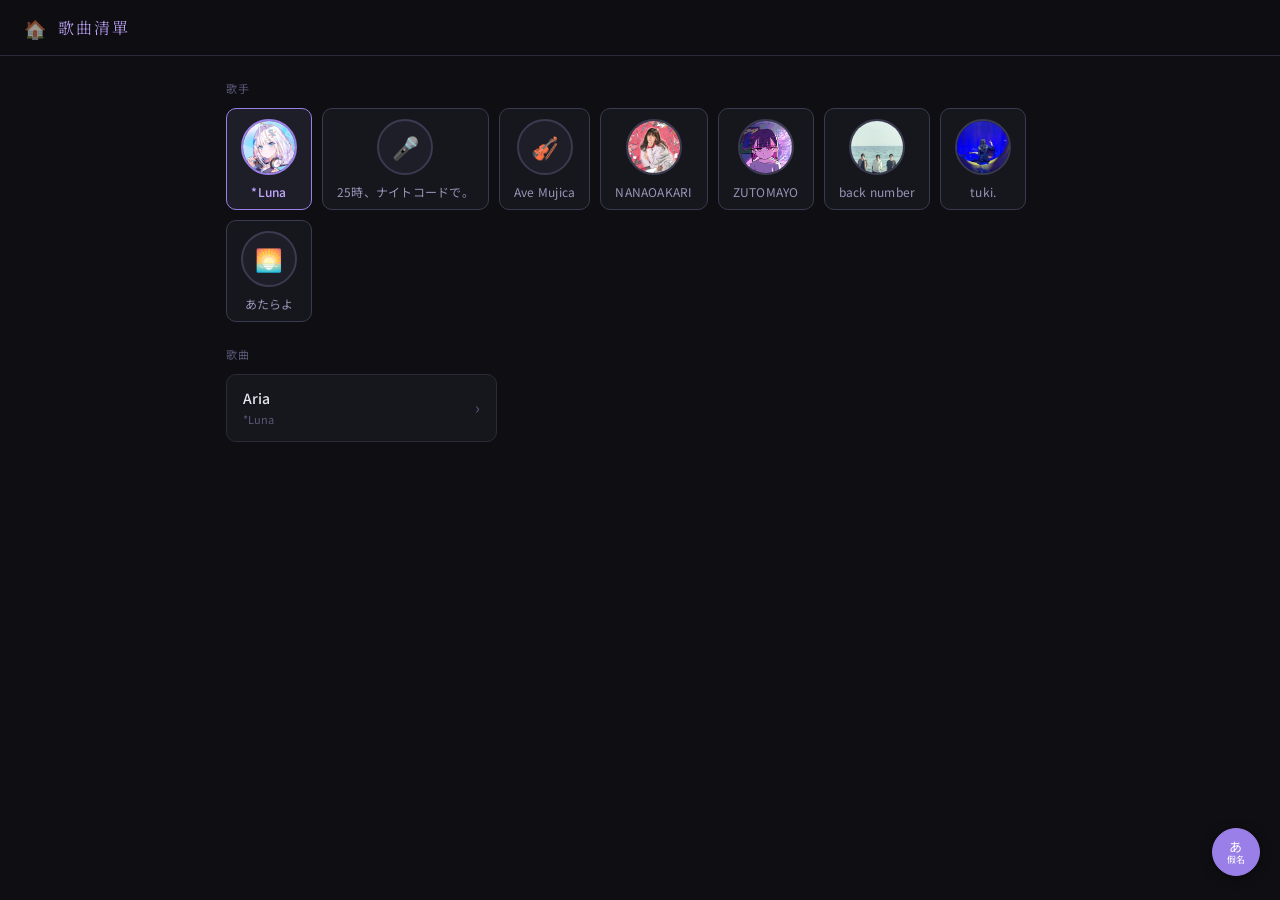
==== index.html @ e11e49a6 "Update index.html" ====
<!DOCTYPE html>
<html lang="zh-TW">
<head>
<meta charset="UTF-8">
<meta name="viewport" content="width=device-width, initial-scale=1.0">
<title>Lyrmeng 日文歌曲學習網</title>
<link rel="stylesheet" href="shared.css">
<style>
/* ── 歌詞本專用變數（覆蓋或補充 shared.css）── */
:root{
  --verse-bg:    #13131a;
  --chorus-bg:   #1a1428;
  --bridge-bg:   #0f1a20;
  --outro-bg:    #1a0f1a;
  --rt-color:    #6b6488;
  --section-color:#4a4468;
  --font-jp:     'Noto Serif JP', serif;
  --font-ui:     'Noto Sans JP', sans-serif;
  --radius:      10px;
  --radius-sm:   6px;
  --transition:  0.18s ease;
}

*{ box-sizing:border-box; margin:0; padding:0; }
html{ scroll-behavior:smooth; }

body{
  font-family: var(--font-ui);
  background: var(--bg);
  color: var(--text);
  min-height: 100vh;
  line-height: 1.6;
}

/* ── 頂部標題列 ── */
.topbar{
  position: sticky;
  top: 0;
  z-index: 100;
  background: rgba(15,15,19,0.92);
  backdrop-filter: blur(12px);
  border-bottom: 1px solid var(--border);
  padding: 0 1.5rem;
  height: 56px;
  display: flex;
  align-items: center;
  justify-content: space-between;
  gap: 1rem;
}
.topbar-title{
  font-family: var(--font-jp);
  font-size: 16px;
  font-weight: 300;
  letter-spacing: 0.12em;
  color: var(--accent2);
  white-space: nowrap;
}
.toggle-wrap{
  display: flex;
  align-items: center;
  gap: 8px;
  font-size: 12px;
  color: var(--text2);
  flex-shrink: 0;
}
.toggle{
  position: relative;
  width: 40px;
  height: 22px;
  cursor: pointer;
  flex-shrink: 0;
}
.toggle input{ opacity:0; width:0; height:0; position:absolute; }
.slider{
  position: absolute;
  inset: 0;
  background: var(--border2);
  border-radius: 22px;
  transition: var(--transition);
}
.slider:before{
  content:"";
  position: absolute;
  height: 16px; width: 16px;
  left: 3px; bottom: 3px;
  background: var(--text2);
  border-radius: 50%;
  transition: var(--transition);
}
input:checked + .slider{ background: var(--accent); }
input:checked + .slider:before{
  transform: translateX(18px);
  background: #fff;
}

/* ── 主容器 ── */
.app{ max-width: 860px; margin: 0 auto; padding: 1.5rem 1rem 4rem; }

/* ── 歌手分頁列 ── */
.artist-section{ margin-bottom: 1.5rem; }
.artist-section-label{
  font-size: 11px;
  letter-spacing: 0.12em;
  color: var(--text3);
  text-transform: uppercase;
  margin-bottom: 10px;
}
.tabs{
  display: flex;
  gap: 10px;
  flex-wrap: wrap;
}
.tab{
  display: flex;
  flex-direction: column;
  align-items: center;
  gap: 7px;
  padding: 10px 14px 8px;
  border: 1px solid var(--border2);
  border-radius: var(--radius);
  font-size: 12px;
  font-family: var(--font-ui);
  cursor: pointer;
  background: var(--bg2);
  color: var(--text2);
  transition: var(--transition);
  letter-spacing: 0.02em;
  min-width: 80px;
  text-align: center;
}
.tab:hover{ border-color: var(--accent); color: var(--accent2); background: var(--bg3); }
.tab.active{
  background: var(--bg3);
  color: var(--accent2);
  border-color: var(--accent);
  font-weight: 500;
}
.tab-img{
  width: 56px;
  height: 56px;
  border-radius: 50%;
  object-fit: cover;
  border: 2px solid var(--border2);
  transition: var(--transition);
  display: block;
}
.tab.active .tab-img,
.tab:hover .tab-img{ border-color: var(--accent); }
.tab-img-placeholder{
  width: 56px;
  height: 56px;
  border-radius: 50%;
  background: var(--bg3);
  border: 2px solid var(--border2);
  display: flex;
  align-items: center;
  justify-content: center;
  font-size: 22px;
}

/* ── YouTube 播放器 ── */
.yt-wrap{
  margin-bottom: 1.5rem;
  border: 1px solid var(--border);
  border-radius: var(--radius);
  overflow: hidden;
  background: var(--bg2);
}
.yt-toggle{
  display: flex;
  align-items: center;
  justify-content: space-between;
  padding: 10px 16px;
  cursor: pointer;
  font-size: 13px;
  color: var(--text2);
  user-select: none;
  transition: var(--transition);
}
.yt-toggle:hover{ color: var(--accent2); }
.yt-toggle-left{ display: flex; align-items: center; gap: 8px; }
.yt-icon{ font-size: 18px; }
.yt-arrow{ font-size: 12px; transition: transform 0.2s; }
.yt-arrow.open{ transform: rotate(180deg); }
.yt-player{
  display: none;
}
.yt-player.show{ display: block; }
.yt-player iframe{
  width: 100%;
  height: 315px;
  border: none;
  display: block;
}

/* ── 歌曲列表 ── */
.songs-section-label{
  font-size: 11px;
  letter-spacing: 0.12em;
  color: var(--text3);
  text-transform: uppercase;
  margin-bottom: 10px;
}
.songs{
  display: grid;
  grid-template-columns: repeat(auto-fill, minmax(220px, 1fr));
  gap: 8px;
}
.song{
  padding: 12px 16px;
  border: 1px solid var(--border);
  border-radius: var(--radius);
  cursor: pointer;
  background: var(--bg2);
  transition: var(--transition);
  display: flex;
  justify-content: space-between;
  align-items: center;
  gap: 8px;
}
.song:hover{
  border-color: var(--accent);
  background: var(--bg3);
  transform: translateY(-1px);
}
.song-title{ font-size: 14px; font-weight: 500; color: var(--text); }
.song-artist{ font-size: 11px; color: var(--text3); margin-top: 2px; }
.song-arrow{ color: var(--text3); font-size: 16px; flex-shrink: 0; }

/* ── 歌詞頁面 ── */
.lyric-view{ display: none; }
.lyric-view.show{ display: block; }

.back-btn{
  display: inline-flex;
  align-items: center;
  gap: 6px;
  background: none;
  border: 1px solid var(--border2);
  border-radius: var(--radius-sm);
  color: var(--text2);
  font-size: 13px;
  cursor: pointer;
  padding: 7px 14px;
  margin-bottom: 1.5rem;
  transition: var(--transition);
  font-family: var(--font-ui);
}
.back-btn:hover{ border-color: var(--accent); color: var(--accent2); }

.lyric-header{
  margin-bottom: 2rem;
  padding-bottom: 1.2rem;
  border-bottom: 1px solid var(--border);
}
.lyric-title{
  font-family: var(--font-jp);
  font-size: 24px;
  font-weight: 300;
  color: var(--text);
  letter-spacing: 0.05em;
}
.lyric-artist{
  font-size: 13px;
  color: var(--text3);
  margin-top: 6px;
  letter-spacing: 0.05em;
}

/* ── 歌詞區塊 ── */
.lyric-lines{ display: flex; flex-direction: column; gap: 0; }

/* 段落容器 */
.section-block{ margin-bottom: 6px; border-radius: var(--radius); overflow: hidden; }

/* 段落標題列 */
.section-header{
  display: flex;
  align-items: center;
  gap: 10px;
  padding: 6px 14px;
  font-size: 10px;
  letter-spacing: 0.15em;
  text-transform: uppercase;
  color: var(--section-color);
  border-bottom: 1px solid transparent;
}
.section-header .line{ flex: 1; height: 1px; background: var(--border); }

/* 段落類型底色 */
.section-block.verse   { background: var(--verse-bg);  border: 1px solid var(--border); }
.section-block.chorus  { background: var(--chorus-bg); border: 1px solid #2d2048; }
.section-block.bridge  { background: var(--bridge-bg); border: 1px solid #1a3040; }
.section-block.outro   { background: var(--outro-bg);  border: 1px solid #2d1a2d; }
.section-block.intro   { background: var(--verse-bg);  border: 1px solid var(--border); }

/* 副歌標題特殊顏色 */
.section-block.chorus .section-header{ color: #7b5cb8; }
.section-block.bridge .section-header{ color: #4a7888; }
.section-block.outro  .section-header{ color: #885888; }

/* 歌詞行 */
.lb{
  padding: 6px 16px;
  display: flex;
  flex-wrap: wrap;
  align-items: flex-end;
}
.lb:last-child{ padding-bottom: 14px; }
.lb:first-of-type{ padding-top: 10px; }

/* 日文字體與尺寸 */
.jp{
  font-family: var(--font-jp);
  font-size: 18px;
  line-height: 3;
  display: flex;
  flex-wrap: wrap;
  align-items: flex-end;
  color: var(--text);
}
ruby{ ruby-align: center; }
rt{
  font-size: 10px;
  color: var(--rt-color);
  line-height: 1.3;
  font-family: var(--font-ui);
  transition: opacity 0.15s, font-size 0.15s;
}
#lv-lines.hide-rt rt{ opacity: 0; font-size: 0; line-height: 0; }
#lv-lines.hide-rt .jp{ line-height: 1.8; }

/* ── 空白歌詞本提示 ── */
.empty{
  text-align: center;
  padding: 3rem 1rem;
  color: var(--text3);
  font-size: 14px;
}

/* ── 捲動條 ── */
::-webkit-scrollbar{ width: 6px; }
::-webkit-scrollbar-track{ background: var(--bg); }
::-webkit-scrollbar-thumb{ background: var(--border2); border-radius: 3px; }
::-webkit-scrollbar-thumb:hover{ background: var(--accent); }

/* ── YouTube 置頂（滑動時固定在頂部）── */
.yt-sticky{
  position: sticky;
  top: 56px; /* topbar 高度 */
  z-index: 90;
  background: var(--bg);
  padding: 8px 0 4px;
  margin-bottom: 0;
}

/* ── 懸浮按鈕群（右下角）── */
.fab-group{
  position: fixed;
  right: 20px;
  bottom: 24px;
  z-index: 200;
  display: flex;
  flex-direction: column;
  gap: 10px;
  align-items: center;
}
.fab{
  width: 44px;
  height: 44px;
  border-radius: 50%;
  border: none;
  cursor: pointer;
  display: flex;
  align-items: center;
  justify-content: center;
  font-size: 16px;
  transition: var(--transition);
  box-shadow: 0 2px 12px rgba(0,0,0,0.4);
}
.fab-top{
  background: var(--bg2);
  color: var(--text2);
  border: 1px solid var(--border2);
  opacity: 0;
  pointer-events: none;
  transform: translateY(8px);
  transition: opacity 0.2s, transform 0.2s;
}
.fab-top.show{
  opacity: 1;
  pointer-events: auto;
  transform: translateY(0);
}
.fab-top:hover{ border-color: var(--accent); color: var(--accent2); }

/* 假名開關 FAB */
.fab-rt{
  background: var(--bg2);
  color: var(--text2);
  border: 1px solid var(--border2);
  font-size: 11px;
  font-family: var(--font-ui);
  letter-spacing: 0.02em;
  flex-direction: column;
  gap: 2px;
  width: 48px;
  height: 48px;
}
.fab-rt:hover{ border-color: var(--accent); color: var(--accent2); }
.fab-rt.rt-on{
  background: var(--accent);
  color: #fff;
  border-color: var(--accent);
}
.fab-rt-label{ font-size: 9px; line-height: 1; }
.fab-rt-icon{ font-size: 13px; line-height: 1; }

/* ── 手機響應 ── */
@media(max-width:600px){
  .topbar{ padding: 0 1rem; }
  .app{ padding: 1rem 0.75rem 3rem; }
  .songs{ grid-template-columns: 1fr; }
  .jp{ font-size: 17px; }
  .lyric-title{ font-size: 20px; }
  .fab-group{ right: 14px; bottom: 16px; }
}
</style>
</head>
<body>

<!-- 頂部列 -->
<div class="topbar">
  <div class="topbar-left">
    <a class="topbar-home" href="home.html" title="首頁">🏠</a>
    <div class="topbar-title">歌曲清單</div>
  </div>
</div>

<!-- 主內容 -->
<div class="app">

  <!-- 列表頁 -->
  <div id="list-view">
    <div class="artist-section">
      <div class="artist-section-label">歌手</div>
      <div class="tabs" id="tabs"></div>
    </div>
    <div>
      <div class="songs-section-label">歌曲</div>
      <div class="songs" id="songs"></div>
    </div>
  </div>

  <!-- 歌詞頁 -->
  <div class="lyric-view" id="lyric-view">
    <button class="back-btn" onclick="showList()">← 返回列表</button>
    <div class="lyric-header">
      <div class="lyric-title" id="lv-title"></div>
      <div class="lyric-artist" id="lv-artist"></div>
    </div>
    <!-- YouTube 播放器（滑動時置頂）-->
    <div class="yt-sticky" id="lv-yt" style="display:none">
      <div class="yt-wrap">
        <div class="yt-toggle" onclick="toggleYt(this)">
          <div class="yt-toggle-left">
            <span class="yt-icon">▶</span>
            <span>播放 MV／Official Audio</span>
          </div>
          <span class="yt-arrow">▼</span>
        </div>
        <div class="yt-player"></div>
      </div>
    </div>
    <div class="lyric-lines" id="lv-lines"></div>
  </div>

</div>

<!-- 懸浮按鈕群（右下角） -->
<div class="fab-group" id="fab-group">
  <!-- 回頂端（滾動後才顯示） -->
  <button class="fab fab-top" id="fab-top" onclick="window.scrollTo({top:0,behavior:'smooth'})"
    title="回到頂端">↑</button>
  <!-- 假名開關 -->
  <button class="fab fab-rt rt-on" id="fab-rt" onclick="toggleRtFab()" title="顯示／隱藏假名">
    <span class="fab-rt-icon">あ</span>
    <span class="fab-rt-label">假名</span>
  </button>
</div>

<!-- 隱藏的 rt-toggle（保持 JS 相容） -->
<input type="checkbox" id="rt-toggle" checked style="display:none">

<!-- ══════════════════════════════════════════
     核心引擎（請勿修改）
     ══════════════════════════════════════════ -->
<script>
// ── 工具函式 ──
function r(b,f){ return f ? `<ruby>${b}<rt>${f}</rt></ruby>` : `<span>${b}</span>`; }

// L() - 一行歌詞（無段落，直接加入當前 section）
function L(p){
  const jp = p.map(x => Array.isArray(x) ? r(x[0],x[1]) : r(x,'')).join('');
  return `<div class="lb"><div class="jp">${jp}</div></div>`;
}

// S() - 段落分隔標記
// 格式：S('verse')、S('chorus')、S('bridge')、S('outro')、S('intro')
// 或帶標籤：S('chorus|サビ')、S('bridge|ブリッジ')、S('—') 表示無標題分隔
function S(raw){
  raw = raw.trim();
  if(raw === '—' || raw === ''){
    return `<!--SECTION:verse:-->`;
  }
  // 格式：'type|label' 或 'type' 或 '— label —' 舊格式
  if(raw.includes('|')){
    const [type, label] = raw.split('|').map(s=>s.trim());
    return `<!--SECTION:${type}:${label}-->`;
  }
  // 舊格式相容：— サビ — 等
  const label = raw.replace(/^—\s*/, '').replace(/\s*—$/, '').trim();
  let type = 'verse';
  const lc = label.toLowerCase();
  if(lc.includes('サビ') || lc.includes('chorus')) type = 'chorus';
  else if(lc.includes('ブリッジ') || lc.includes('bridge')) type = 'bridge';
  else if(lc.includes('アウトロ') || lc.includes('outro') || lc.includes('ラスト')) type = 'outro';
  else if(lc.includes('イントロ') || lc.includes('intro')) type = 'intro';
  return `<!--SECTION:${type}:${label}-->`;
}

// ── 歌曲資料庫 ──
let DB = {};
let curArtist = null;
let showRt = true;

function addSong(artist, song){
  if(!DB[artist]) DB[artist] = [];
  DB[artist].push(song);
}

// ── 假名開關（FAB 版本）──
function syncRt(val){
  showRt = val;
  document.getElementById('lv-lines').classList.toggle('hide-rt', !val);
  const fab = document.getElementById('fab-rt');
  if(fab) fab.classList.toggle('rt-on', val);
}
function toggleRtFab(){
  showRt = !showRt;
  syncRt(showRt);
}
document.getElementById('rt-toggle').addEventListener('change', e => syncRt(e.target.checked));

// ── 回頂端按鈕：滾動超過 300px 才顯示 ──
window.addEventListener('scroll', () => {
  const fabTop = document.getElementById('fab-top');
  if(fabTop) fabTop.classList.toggle('show', window.scrollY > 300);
}, { passive: true });

// ── 歌手圖片對照表 ──
// 格式：'歌手名稱': 'uploads/圖片檔名'
// 若沒有圖片則顯示預設 emoji
const ARTIST_IMG = {
  'Aimer':        'uploads/aimer.jpeg',
  'Ave Mujica':   'uploads/ave_mujica.webp',
  'tuki.':        'uploads/tuki.webp',
  'back number':  'uploads/back_number.webp',
  'Riria':        'uploads/riria.jpg',
  '*Luna':        'uploads/luna.webp',
  'NANAOAKARI':   'uploads/nanaoakari.jpg',
  'ZUTOMAYO':     'uploads/zutomayo.png',
  'あたらよ':     'uploads/atarayo.webp',
  '9LANA':     'uploads/atarayo.webp',
};
const ARTIST_EMOJI = {
  'Aimer':'🎵','Ave Mujica':'🎻','tuki.':'🌙','back number':'🎸',
  'Riria':'🌸','*Luna':'🌕','NANAOAKARI':'⭐','ZUTOMAYO':'🌀','あたらよ':'🌅',
};

// ── 渲染列表 ──
function renderTabs(){
  const artists = Object.keys(DB).sort();
  document.getElementById('tabs').innerHTML = artists.map(a => {
    const imgSrc = ARTIST_IMG[a];
    const emoji  = ARTIST_EMOJI[a] || '🎤';
    const imgHTML = imgSrc
      ? `<img class="tab-img" src="${imgSrc}" alt="${a}"
             onerror="this.style.display='none';this.nextElementSibling.style.display='flex'">`
        + `<div class="tab-img-placeholder" style="display:none">${emoji}</div>`
      : `<div class="tab-img-placeholder">${emoji}</div>`;
    return `<div class="tab${a===curArtist?' active':''}" onclick="pickArtist('${CSS.escape(a)}')">
      ${imgHTML}
      <span>${a}</span>
    </div>`;
  }).join('');
}
function pickArtist(a){
  curArtist = a;
  renderTabs();
  renderSongs();
}
function renderSongs(){
  const songs = (DB[curArtist]||[]).slice().sort((a,b)=>a.sort.localeCompare(b.sort,'ja'));
  const el = document.getElementById('songs');
  if(!songs.length){ el.innerHTML = '<div class="empty">此歌手暫無歌曲</div>'; return; }
  el.innerHTML = songs.map(s =>
    `<div class="song" onclick="showLyric('${s.id}')">
      <div>
        <div class="song-title">${s.title}</div>
        <div class="song-artist">${curArtist}</div>
      </div>
      <div class="song-arrow">›</div>
    </div>`
  ).join('');
}

// ── YouTube 工具函式 ──
function extractYtId(url){
  if(!url) return null;
  url = url.trim();
  // youtu.be/XXXXXXXXXXX 格式（含 ?si= 等參數也能正確擷取）
  const m1 = url.match(/youtu\.be\/([A-Za-z0-9_\-]{11})/);
  if(m1) return m1[1];
  // youtube.com/watch?v=XXXXXXXXXXX
  const m2 = url.match(/[?&]v=([A-Za-z0-9_\-]{11})/);
  if(m2) return m2[1];
  // youtube.com/embed/XXXXXXXXXXX
  const m3 = url.match(/\/embed\/([A-Za-z0-9_\-]{11})/);
  if(m3) return m3[1];
  // youtube.com/shorts/XXXXXXXXXXX
  const m4 = url.match(/\/shorts\/([A-Za-z0-9_\-]{11})/);
  if(m4) return m4[1];
  return null;
}
function toggleYt(btn){
  const player = btn.closest('.yt-wrap').querySelector('.yt-player');
  const arrow  = btn.querySelector('.yt-arrow');
  const isOpen = player.classList.toggle('show');
  arrow.classList.toggle('open', isOpen);
  if(isOpen && !player.querySelector('iframe')){
    const vid = player.dataset.vid;
    player.innerHTML =
      `<iframe width="100%" height="315"
        src="https://www.youtube.com/embed/${vid}?rel=0&modestbranding=1"
        title="YouTube video player"
        frameborder="0"
        allow="accelerometer; autoplay; clipboard-write; encrypted-media; gyroscope; picture-in-picture"
        allowfullscreen></iframe>`;
  }
}

// ── 顯示歌詞 ──
function buildLyricHTML(rawLines){
  // rawLines 是 L() 和 <!--SECTION:...--> 混合的字串陣列 join 後的結果
  const html = rawLines;

  // 解析 SECTION 標記，將歌詞包進對應的 section-block div
  const sectionRe = /<!--SECTION:([^:]*):([^-]*)-->/g;
  const parts = html.split(/(<!--SECTION:[^:]*:[^-]*-->)/);

  let result = '';
  let currentType = 'verse';
  let currentLabel = '';
  let currentContent = '';
  let inSection = false;

  function flushSection(){
    if(!inSection && !currentContent.trim()) return;
    const labelHTML = currentLabel
      ? `<div class="line"></div><span>${currentLabel}</span><div class="line"></div>`
      : `<div class="line"></div>`;
    result += `<div class="section-block ${currentType}">
  <div class="section-header">${labelHTML}</div>
  ${currentContent}
</div>`;
    currentContent = '';
  }

  for(const part of parts){
    const m = part.match(/<!--SECTION:([^:]*):(.*)-->/);
    if(m){
      flushSection();
      inSection = true;
      currentType = m[1].trim() || 'verse';
      currentLabel = m[2].trim();
    } else {
      currentContent += part;
    }
  }
  flushSection();
  return result;
}

function showLyric(id){
  const song = Object.values(DB).flat().find(s => s.id === id);
  if(!song) return;
  document.getElementById('lv-title').textContent = song.title;
  document.getElementById('lv-artist').textContent = curArtist;

  // ── YouTube 播放器 ──
  const ytSticky = document.getElementById('lv-yt');
  const ytVid    = extractYtId(song.yt || '');
  if(ytVid){
    ytSticky.style.display = 'block';
    const player = ytSticky.querySelector('.yt-player');
    player.dataset.vid = ytVid;
    player.classList.remove('show');
    player.innerHTML = '';
    ytSticky.querySelector('.yt-arrow').classList.remove('open');
  } else {
    ytSticky.style.display = 'none';
  }

  // ── 歌詞 ──
  const el = document.getElementById('lv-lines');
  const raw = song.lines().join('');
  el.innerHTML = buildLyricHTML(raw);
  el.classList.toggle('hide-rt', !showRt);

  document.getElementById('list-view').style.display = 'none';
  document.getElementById('lyric-view').classList.add('show');
  window.scrollTo(0, 0);
}
function showList(){
  document.getElementById('list-view').style.display = 'block';
  document.getElementById('lyric-view').classList.remove('show');
  window.scrollTo(0, 0);
}

// ── 初始化（所有 songs/*.js 載入後執行）──
function init(){
  const artists = Object.keys(DB).sort();
  if(artists.length){ curArtist = artists[0]; renderTabs(); renderSongs(); }
  else document.getElementById('songs').innerHTML = '<div class="empty">尚未載入任何歌曲</div>';
}
</script>

<!-- ════════════════════════════════════════
     動態載入 songs/manifest.json
     ════════════════════════════════════════ -->
<script>
async function loadSongs(){
  try{
    const res =
      await fetch('songs/manifest.json');
    if(!res.ok){
      throw new Error(
        `manifest 載入失敗 (${res.status})`
      );
    }
	
    const manifest =
      await res.json();
	  
	const files =
	  manifest.files || [];
	  
    if(!files.length){
      console.warn(
        'manifest 無歌曲資料'
      );
      init();
      return;
    }
	
    await Promise.all(
      files.map(src=>{
        return new Promise(
          (resolve,reject)=>{
            const s =
              document.createElement(
                'script'
              );
            s.src = src;
            s.onload = resolve;
            s.onerror = ()=>{
              console.error(
                '歌曲載入失敗:',
                src
              );
              resolve();
            };
            document.body
              .appendChild(s);
          }
        );
      })
    );
    init();
  }
  
  catch(err){

    console.error(
      '載入歌曲失敗:',
      err
    );
    document
      .getElementById('songs')
      .innerHTML =
      `<div class="empty">
        歌曲資料載入失敗
      </div>`;
  }
}
loadSongs();
</script>

</body>
</html>
---- shared.css ----
/* ═══════════════════════════════════════
   shared.css — 所有頁面共用的變數與基礎樣式
   home.html / index.html / tools/lyrics_transfer.html
   ═══════════════════════════════════════ */

@import url('https://fonts.googleapis.com/css2?family=Noto+Serif+JP:wght@300;400;500&family=Noto+Sans+JP:wght@300;400;500&display=swap');

/* ── 全域設計 Token ── */
:root{
  /* 背景層次 */
  --bg:          #0f0f13;
  --bg2:         #16161d;
  --bg3:         #1e1e28;

  /* 框線 */
  --border:      #2a2a38;
  --border2:     #3a3a50;

  /* 文字層次 */
  --text:        #e8e6f0;
  --text2:       #9994b8;
  --text3:       #5a5878;

  /* 主色調 */
  --accent:      #9b7fe8;
  --accent2:     #c4a8ff;

  /* 字型 */
  --font-jp:     'Noto Serif JP', serif;
  --font-ui:     'Noto Sans JP', sans-serif;

  /* 圓角 */
  --radius:      10px;
  --radius-sm:   6px;

  /* 過渡 */
  --transition:  0.18s ease;
}

/* ── Reset ── */
*, *::before, *::after{ box-sizing: border-box; margin: 0; padding: 0; }
html{ scroll-behavior: smooth; }

body{
  font-family: var(--font-ui);
  background: var(--bg);
  color: var(--text);
  min-height: 100vh;
  line-height: 1.6;
  -webkit-font-smoothing: antialiased;
}

/* ── 捲動條 ── */
::-webkit-scrollbar{ width: 5px; }
::-webkit-scrollbar-track{ background: var(--bg); }
::-webkit-scrollbar-thumb{ background: var(--border2); border-radius: 3px; }
::-webkit-scrollbar-thumb:hover{ background: var(--accent); }

/* ── 共用 Toggle 開關 ── */
.toggle-wrap{
  display: flex;
  align-items: center;
  gap: 8px;
  font-size: 12px;
  color: var(--text2);
  flex-shrink: 0;
}
.toggle{
  position: relative;
  width: 40px;
  height: 22px;
  cursor: pointer;
  flex-shrink: 0;
}
.toggle input{ opacity:0; width:0; height:0; position:absolute; }
.slider{
  position: absolute;
  inset: 0;
  background: var(--border2);
  border-radius: 22px;
  transition: var(--transition);
}
.slider:before{
  content: "";
  position: absolute;
  height: 16px; width: 16px;
  left: 3px; bottom: 3px;
  background: var(--text2);
  border-radius: 50%;
  transition: var(--transition);
}
input:checked + .slider{ background: var(--accent); }
input:checked + .slider:before{
  transform: translateX(18px);
  background: #fff;
}

/* ── 共用 Topbar ── */
.topbar{
  position: sticky;
  top: 0;
  z-index: 100;
  background: rgba(15,15,19,0.92);
  backdrop-filter: blur(12px);
  -webkit-backdrop-filter: blur(12px);
  border-bottom: 1px solid var(--border);
  padding: 0 1.5rem;
  height: 56px;
  display: flex;
  align-items: center;
  justify-content: space-between;
  gap: 1rem;
}
.topbar-left{
  display: flex;
  align-items: center;
  gap: 12px;
}
.topbar-home{
  font-size: 18px;
  text-decoration: none;
  opacity: 0.6;
  transition: var(--transition);
  line-height: 1;
}
.topbar-home:hover{ opacity: 1; }
.topbar-title{
  font-family: var(--font-jp);
  font-size: 15px;
  font-weight: 300;
  letter-spacing: 0.1em;
  color: var(--accent2);
  white-space: nowrap;
}

/* ── 共用按鈕 ── */
.btn-primary{
  padding: 8px 18px;
  background: var(--accent);
  color: #fff;
  border: none;
  border-radius: var(--radius-sm);
  font-size: 13px;
  font-family: var(--font-ui);
  cursor: pointer;
  transition: var(--transition);
}
.btn-primary:hover{ background: var(--accent2); color: var(--bg); }

.btn-sec{
  padding: 8px 16px;
  background: var(--bg2);
  color: var(--text2);
  border: 1px solid var(--border2);
  border-radius: var(--radius-sm);
  font-size: 13px;
  font-family: var(--font-ui);
  cursor: pointer;
  transition: var(--transition);
}
.btn-sec:hover{ border-color: var(--accent); color: var(--accent2); }

/* ── 共用 Label ── */
.section-label{
  font-size: 11px;
  letter-spacing: 0.12em;
  color: var(--text3);
  text-transform: uppercase;
  margin-bottom: 10px;
}

/* ── 手機響應 ── */
@media(max-width: 600px){
  .topbar{ padding: 0 1rem; }
}
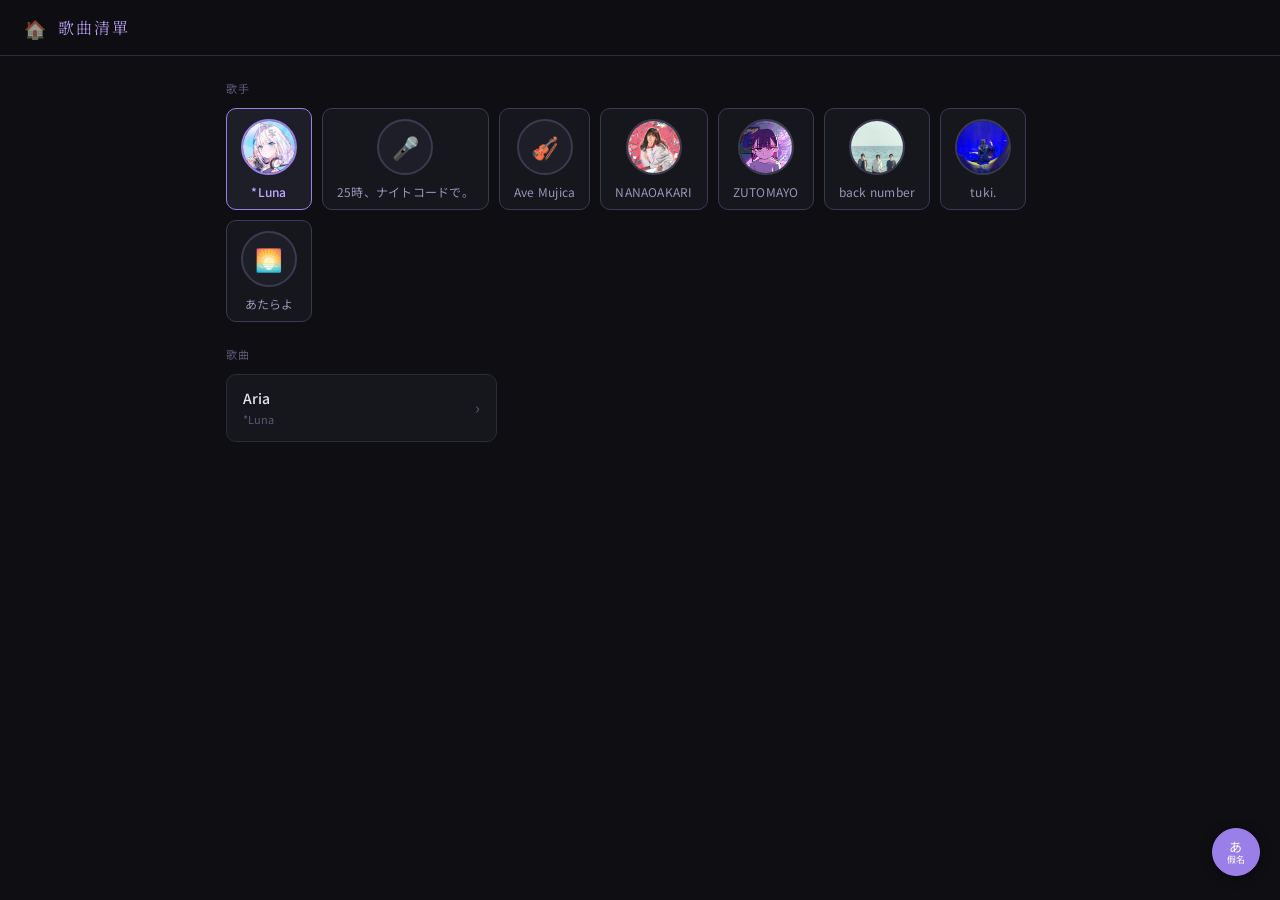
==== commit a197bb2d: "Update index.html" ====
--- a/index.html
+++ b/index.html
@@ -589,7 +589,7 @@
              onerror="this.style.display='none';this.nextElementSibling.style.display='flex'">`
         + `<div class="tab-img-placeholder" style="display:none">${emoji}</div>`
       : `<div class="tab-img-placeholder">${emoji}</div>`;
-    return `<div class="tab${a===curArtist?' active':''}" onclick="pickArtist('${CSS.escape(a)}')">
+    return `<div class="tab${a===curArtist?' active':''}" data-artist="${a.replace(/"/g,'&quot;')}" onclick="pickArtist(this.dataset.artist)">
       ${imgHTML}
       <span>${a}</span>
     </div>`;
@@ -605,7 +605,7 @@
   const el = document.getElementById('songs');
   if(!songs.length){ el.innerHTML = '<div class="empty">此歌手暫無歌曲</div>'; return; }
   el.innerHTML = songs.map(s =>
-    `<div class="song" onclick="showLyric('${s.id}')">
+    `<div class="song" data-id="${s.id}" onclick="showLyric(this.dataset.id)">
       <div>
         <div class="song-title">${s.title}</div>
         <div class="song-artist">${curArtist}</div>
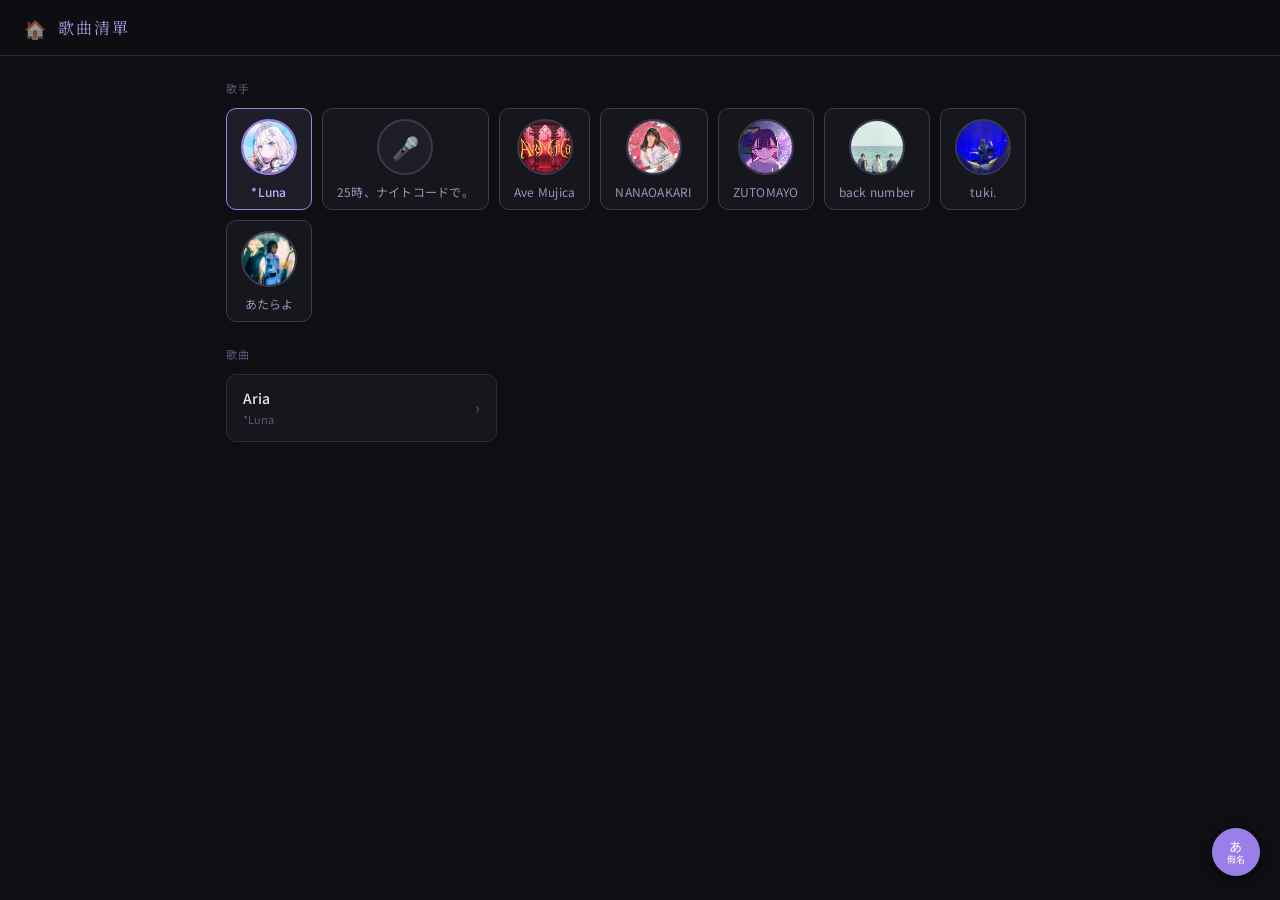
==== commit 1d7d05dd: "Update index.html" ====
--- a/index.html
+++ b/index.html
@@ -563,15 +563,15 @@
 // 若沒有圖片則顯示預設 emoji
 const ARTIST_IMG = {
   'Aimer':        'uploads/aimer.jpeg',
-  'Ave Mujica':   'uploads/ave_mujica.webp',
+  'Ave Mujica':   'uploads/Ave_Mujica.webp',
   'tuki.':        'uploads/tuki.webp',
   'back number':  'uploads/back_number.webp',
   'Riria':        'uploads/riria.jpg',
   '*Luna':        'uploads/luna.webp',
   'NANAOAKARI':   'uploads/nanaoakari.jpg',
   'ZUTOMAYO':     'uploads/zutomayo.png',
-  'あたらよ':     'uploads/atarayo.webp',
-  '9LANA':     'uploads/atarayo.webp',
+  'あたらよ':     'uploads/atarayo.webP',
+  '25時、ナイトコードで。':     'uploads/25.jpg',
 };
 const ARTIST_EMOJI = {
   'Aimer':'🎵','Ave Mujica':'🎻','tuki.':'🌙','back number':'🎸',
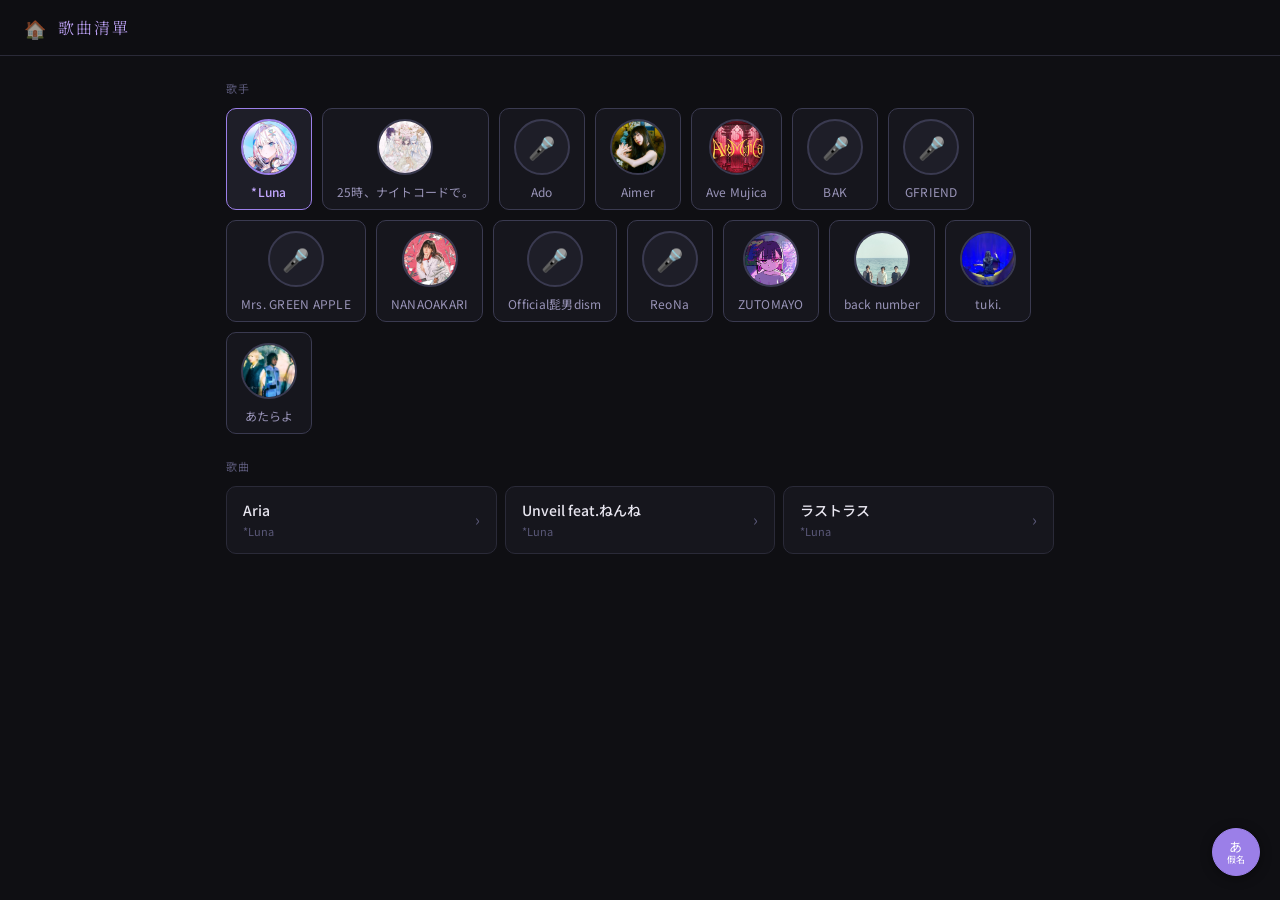
==== commit f7a5f968: "Update index.html" ====
--- a/index.html
+++ b/index.html
@@ -571,7 +571,13 @@
   'NANAOAKARI':   'uploads/nanaoakari.jpg',
   'ZUTOMAYO':     'uploads/zutomayo.png',
   'あたらよ':     'uploads/atarayo.webP',
-  '25時、ナイトコードで。':     'uploads/25.jpg',
+  '25時、ナイトコードで。':'uploads/25.jpg',
+  'Ado':'ado.png',
+  'BAK':'bak.jpg',
+  'GFRIEND':'gfriend.jpg',
+  '':'mrsgreenapple.jpg',
+  '':'officialdism.webp',
+  'ReoNa':'reona.jpg'
 };
 const ARTIST_EMOJI = {
   'Aimer':'🎵','Ave Mujica':'🎻','tuki.':'🌙','back number':'🎸',
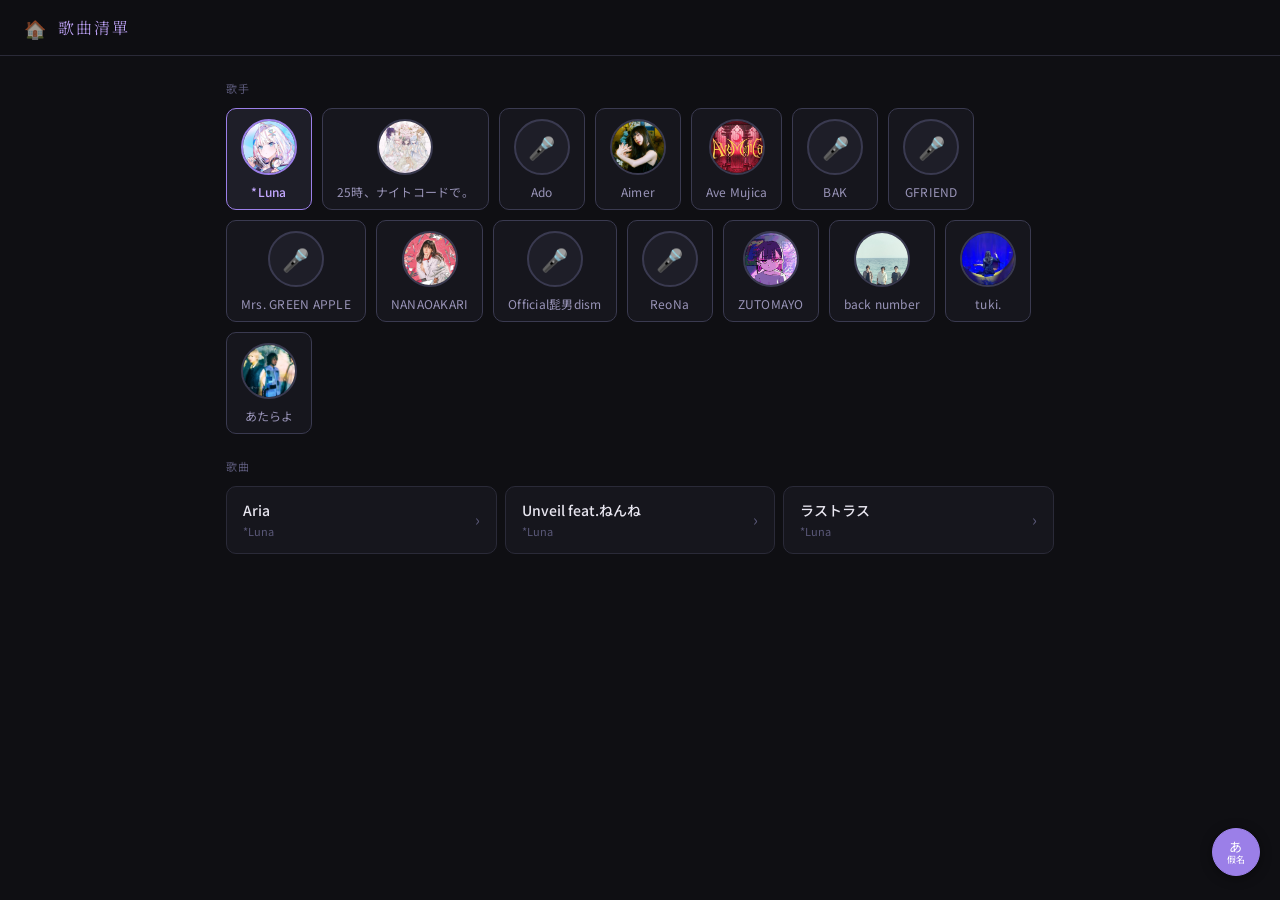
==== commit 2bd9a584: "Update index.html" ====
--- a/index.html
+++ b/index.html
@@ -576,7 +576,7 @@
   'BAK':'bak.jpg',
   'GFRIEND':'gfriend.jpg',
   '':'mrsgreenapple.jpg',
-  '':'officialdism.webp',
+  'Official髭男dism':'officialdism.webp',
   'ReoNa':'reona.jpg'
 };
 const ARTIST_EMOJI = {
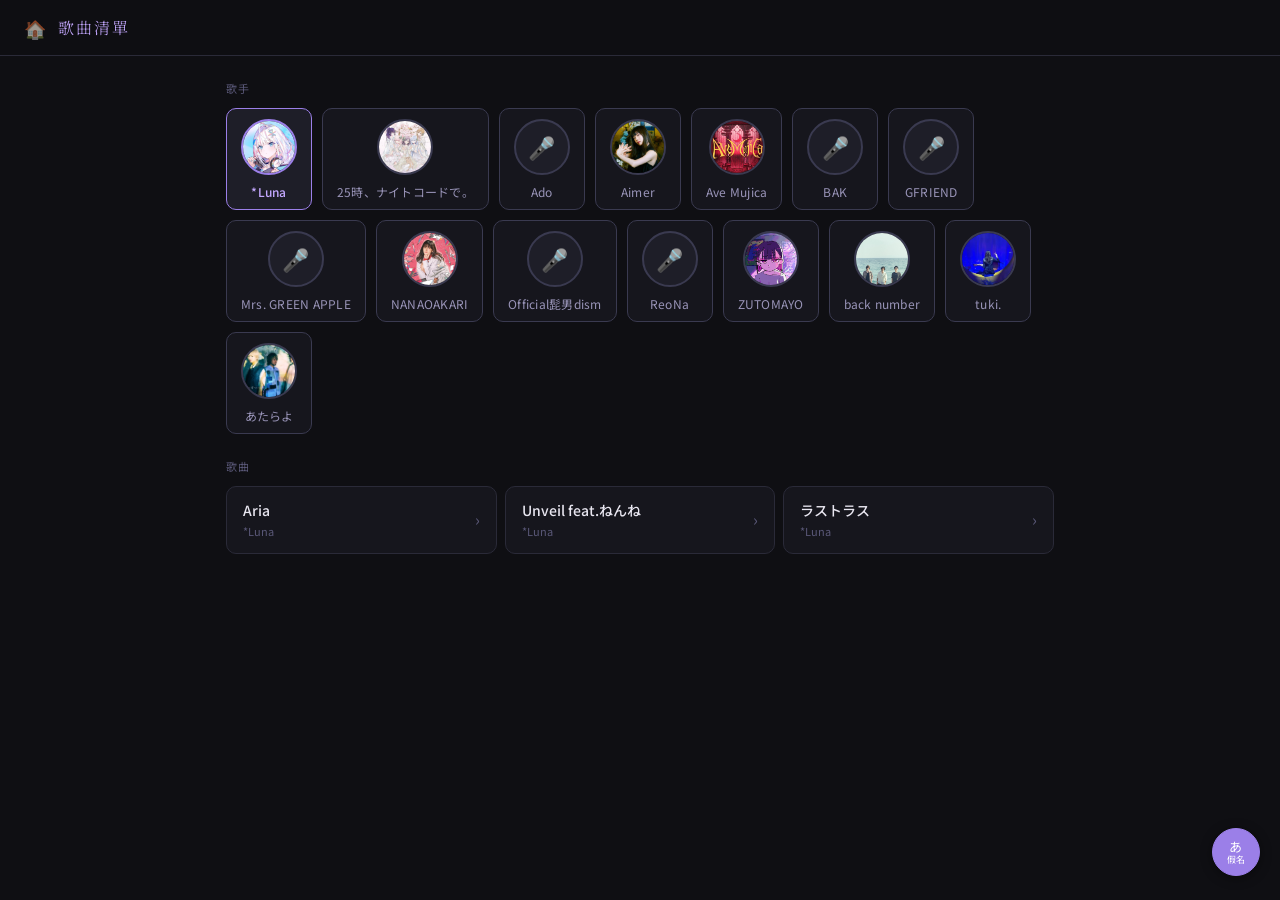
==== commit 98c88c9e: "Update index.html" ====
--- a/index.html
+++ b/index.html
@@ -575,7 +575,7 @@
   'Ado':'ado.png',
   'BAK':'bak.jpg',
   'GFRIEND':'gfriend.jpg',
-  '':'mrsgreenapple.jpg',
+  'Mrs. GREEN APPLE':'mrsgreenapple.jpg',
   'Official髭男dism':'officialdism.webp',
   'ReoNa':'reona.jpg'
 };
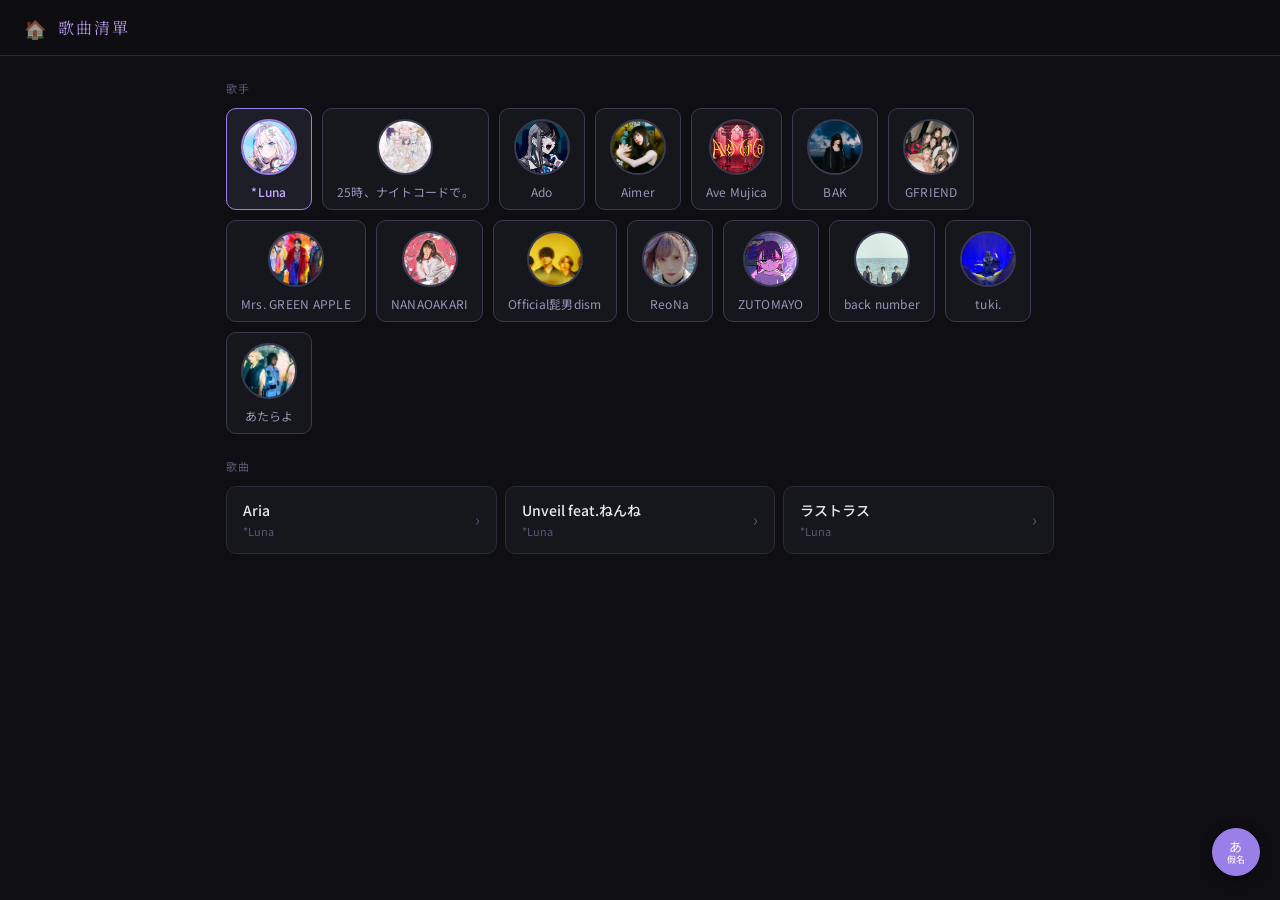
==== commit 7ba7f86e: "Update index.html" ====
--- a/index.html
+++ b/index.html
@@ -572,12 +572,12 @@
   'ZUTOMAYO':     'uploads/zutomayo.png',
   'あたらよ':     'uploads/atarayo.webP',
   '25時、ナイトコードで。':'uploads/25.jpg',
-  'Ado':'ado.png',
-  'BAK':'bak.jpg',
-  'GFRIEND':'gfriend.jpg',
-  'Mrs. GREEN APPLE':'mrsgreenapple.jpg',
-  'Official髭男dism':'officialdism.webp',
-  'ReoNa':'reona.jpg'
+  'Ado':'uploads/ado.png',
+  'BAK':'uploads/bak.jpg',
+  'GFRIEND':'uploads/gfriend.jpg',
+  'Mrs. GREEN APPLE':'uploads/mrsgreenapple.jpg',
+  'Official髭男dism':'uploads/officialdism.webp',
+  'ReoNa':'uploads/reona.jpg'
 };
 const ARTIST_EMOJI = {
   'Aimer':'🎵','Ave Mujica':'🎻','tuki.':'🌙','back number':'🎸',
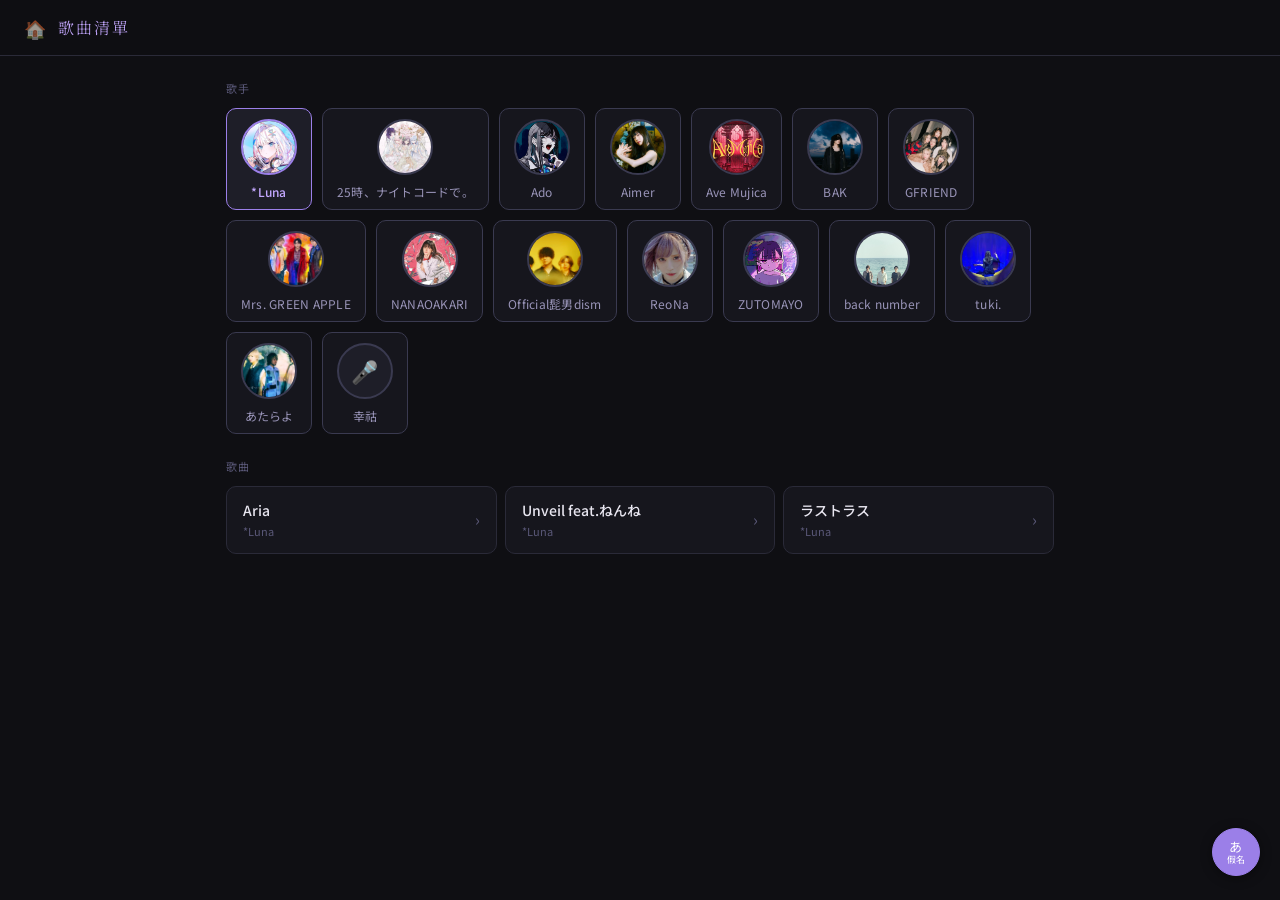
==== commit 5363d054: "Update index.html" ====
--- a/index.html
+++ b/index.html
@@ -577,7 +577,8 @@
   'GFRIEND':'uploads/gfriend.jpg',
   'Mrs. GREEN APPLE':'uploads/mrsgreenapple.jpg',
   'Official髭男dism':'uploads/officialdism.webp',
-  'ReoNa':'uploads/reona.jpg'
+  'ReoNa':'uploads/reona.jpg',
+  '幸祜':'uploads/幸祜.jpg'
 };
 const ARTIST_EMOJI = {
   'Aimer':'🎵','Ave Mujica':'🎻','tuki.':'🌙','back number':'🎸',
